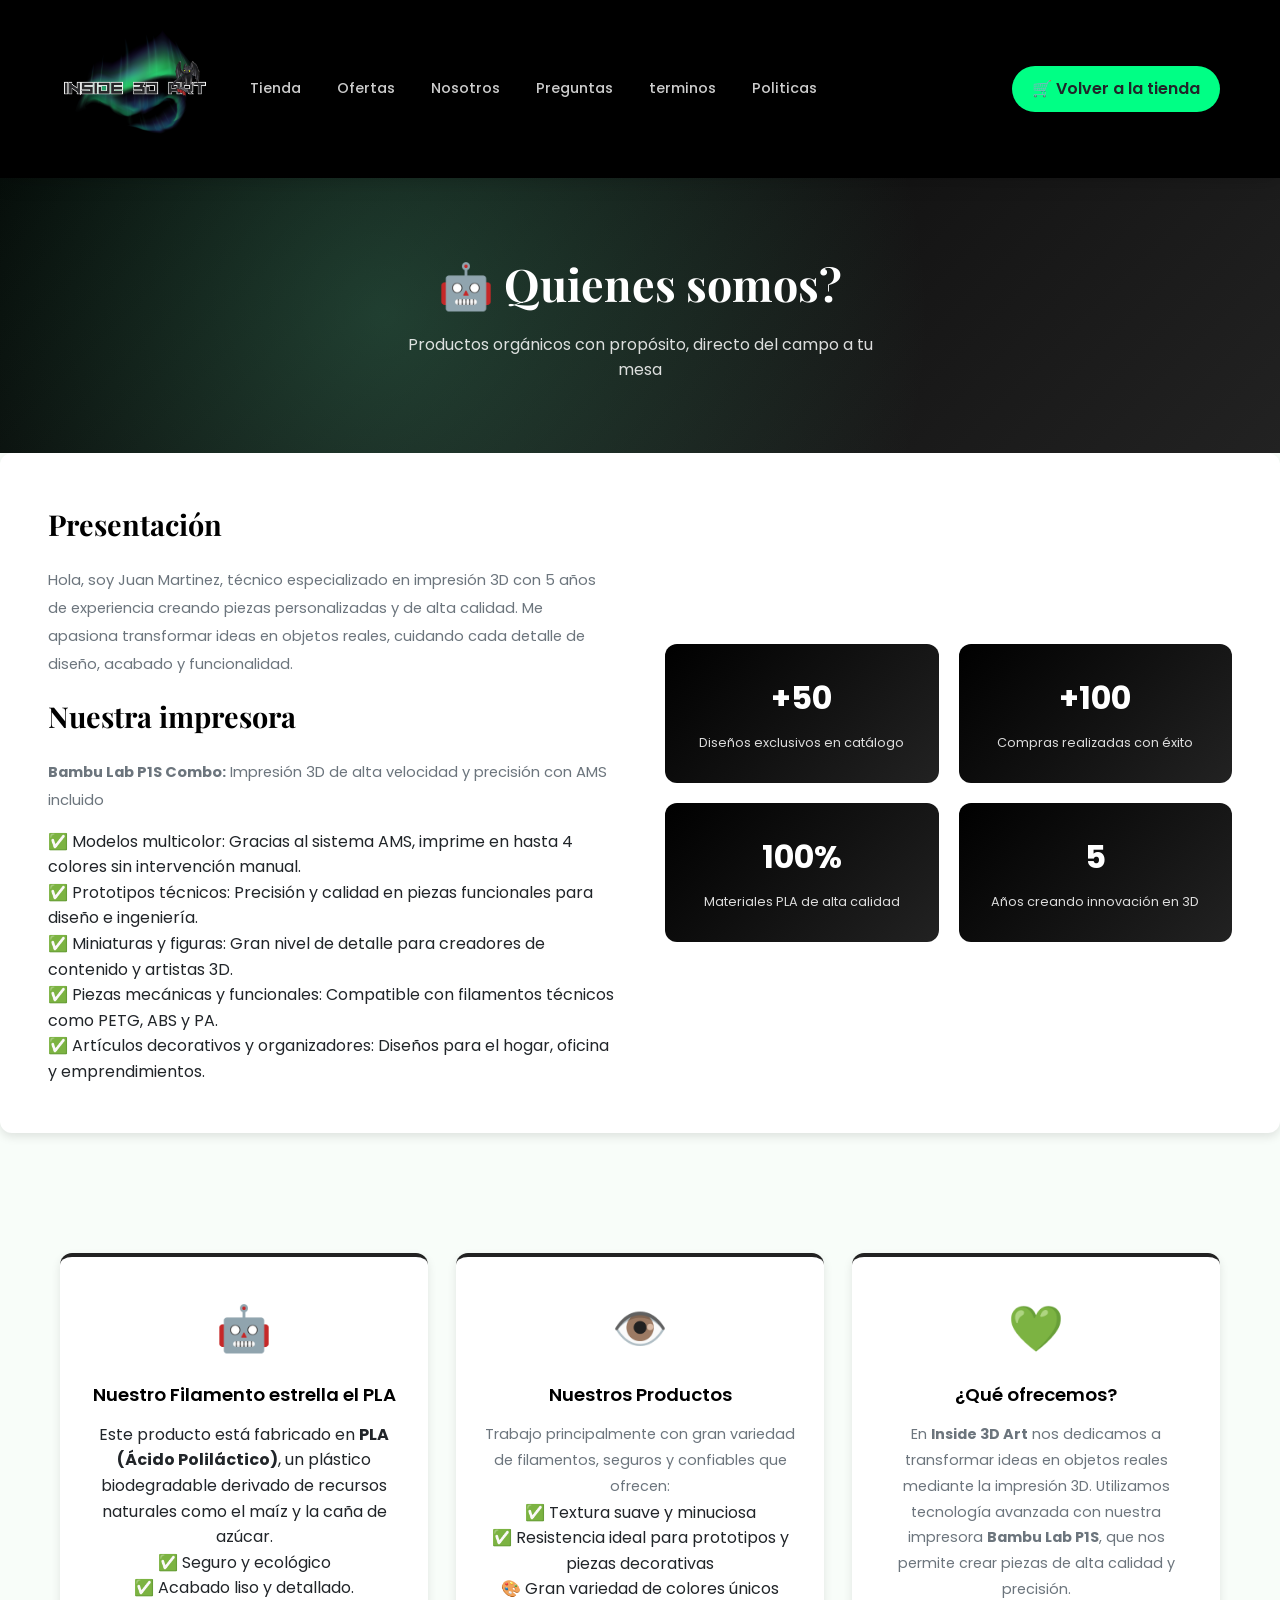
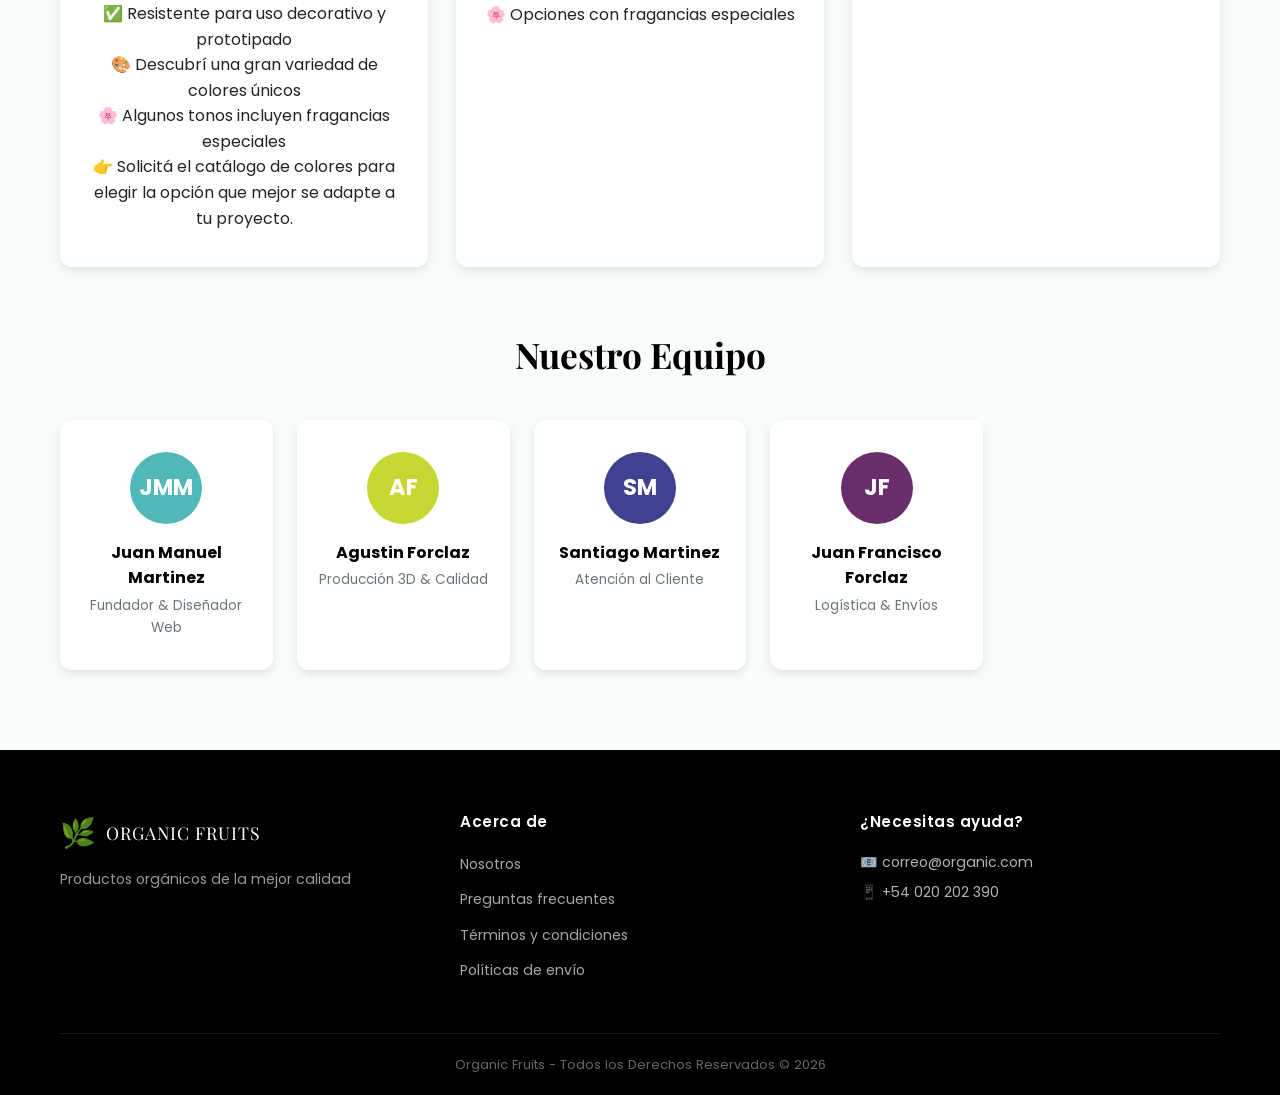
==== pages/nosotros.html @ 380c5cb6 "Primer commit: subo proyecto inicial" ====
<!DOCTYPE html>
<html lang="es">

<head>
  <meta charset="UTF-8">
  <meta name="viewport" content="width=device-width, initial-scale=1.0">
  <title>Inside 3D Art - Sobre Nosotros</title>
  <link rel="stylesheet" href="../css/styles.css">
  <link rel="stylesheet" href="../css/pages.css">
  <link rel="preconnect" href="https://fonts.googleapis.com">
  <link
    href="https://fonts.googleapis.com/css2?family=Poppins:wght@300;400;500;600;700&family=Playfair+Display:wght@700&display=swap"
    rel="stylesheet">
</head>

<body>
  <header class="header">
    <div class="container">
      <div class="header-content">
        <span class="logo-icon"><a href="../index.html"><img src="../img/logo-Inside.png" class="img-fluid logo"
              alt="Logo Inside 3D Art"></a></span>
        <nav class="nav">
          <a href="../index.html#productos" class="nav-link">Tienda</a>
          <a href="../index.html#ofertas" class="nav-link">Ofertas</a>
          <a href="./nosotros.html" class="nav-link">Nosotros</a>
          <a href="./preguntas.html" class="nav-link">Preguntas</a>
          <a href="./terminos.html" class="nav-link">terminos</a>
          <a href="./politicas.html" class="nav-link">Politicas</a>
        </nav>
        <div class="header-right">
          <a href="../index.html" class="cart-btn">🛒 Volver a la tienda</a>
        </div>
      </div>
    </div>
  </header>

  <section class="page-hero">
    <div class="page-hero-content">
      <h1>🤖 Quienes somos?</h1>
      <p>Productos orgánicos con propósito, directo del campo a tu mesa</p>
    </div>
  </section>
  <div class="about-story">
    <div class="story-text">
      <h2>Presentación</h2>
      <p>Hola, soy Juan Martinez, técnico especializado en impresión 3D con 5 años de experiencia creando
        piezas personalizadas y de alta calidad. Me apasiona transformar ideas en objetos
        reales, cuidando cada detalle de diseño, acabado y funcionalidad.</p>
      <div class="about-text">
        <h2 class="about-title">Nuestra impresora</h5>
          <p>
            <strong>Bambu Lab P1S Combo:</strong> Impresión 3D de alta velocidad y precisión con AMS
            incluido
          </p>
          <ul>
            <li>✅ Modelos multicolor: Gracias al sistema AMS, imprime en hasta 4 colores sin
              intervención manual.</li>
            <li>✅ Prototipos técnicos: Precisión y calidad en piezas funcionales para diseño e
              ingeniería.</li>
            <li>✅ Miniaturas y figuras: Gran nivel de detalle para creadores de contenido y artistas
              3D.</li>
            <li>✅ Piezas mecánicas y funcionales: Compatible con filamentos técnicos como PETG, ABS
              y PA.</li>
            <li>✅ Artículos decorativos y organizadores: Diseños para el hogar, oficina y
              emprendimientos.</li>
          </ul>
      </div>
    </div>
    <div class="story-stats">
      <div class="stat-item">
        <span class="stat-number">+50</span>
        <span class="stat-label">Diseños exclusivos en catálogo</span>
      </div>
      <div class="stat-item">
        <span class="stat-number">+100</span>
        <span class="stat-label">Compras realizadas con éxito</span>
      </div>
      <div class="stat-item">
        <span class="stat-number">100%</span>
        <span class="stat-label">Materiales PLA de alta calidad</span>
      </div>
      <div class="stat-item">
        <span class="stat-number">5</span>
        <span class="stat-label">Años creando innovación en 3D</span>
      </div>
    </div>
  </div>

  <main class="page-main">
    <div class="container">
      <div class="about-grid">
        <div class="about-card">
          <div class="about-icon">🤖​​</div>
          <h3>Nuestro Filamento estrella el PLA</h3>
          <ul>
            <li>Este producto está fabricado en <strong>PLA (Ácido Poliláctico)</strong>, un
              plástico biodegradable derivado de recursos naturales como el maíz y la caña de
              azúcar.
            </li>
            <li>✅ Seguro y ecológico</li>
            <li>✅ Acabado liso y detallado.</li>
            <li>✅ Resistente para uso decorativo y prototipado</li>
            <li>🎨 Descubrí una gran variedad de colores únicos</li>
            <li>🌸 Algunos tonos incluyen fragancias especiales</li>
            <li>👉 Solicitá el catálogo de colores para elegir la opción que mejor se adapte a tu
              proyecto.</li>
          </ul>
        </div>
        <div class="about-card">
          <div class="about-icon">👁️</div>
          <h3>Nuestros Productos </h3>
          <p>Trabajo principalmente con gran variedad de filamentos, seguros y confiables que ofrecen:
          </p>
          <ul>
            <li>✅ Textura suave y minuciosa</li>
            <li>✅ Resistencia ideal para prototipos y piezas decorativas</li>
            <li>🎨 Gran variedad de colores únicos</li>
            <li>🌸 Opciones con fragancias especiales</li>
          </ul>

        </div>
        <div class="about-card">
          <div class="about-icon">💚</div>
          <h3>¿Qué ofrecemos?</h3>
          <p> En <strong>Inside 3D Art</strong> nos dedicamos a transformar ideas en
            objetos reales
            mediante la impresión 3D. Utilizamos tecnología avanzada con nuestra
            impresora <strong>Bambu Lab P1S</strong>, que nos permite crear piezas de alta calidad
            y precisión.</p>
        </div>
      </div>

      <div class="team-section">
        <h2 class="section-title">Nuestro Equipo</h2>
        <div class="team-grid">
          <div class="team-card">
            <div class="team-avatar" style="background:#52b7b7">JMM</div>
            <h4>Juan Manuel Martinez</h4>
            <p>Fundador & Diseñador Web</p>
          </div>
          <div class="team-card">
            <div class="team-avatar" style="background:#c6d633">AF</div>
            <h4>Agustin Forclaz</h4>
            <p>Producción 3D & Calidad</p>
          </div>
          <div class="team-card">
            <div class="team-avatar" style="background:#404191">SM</div>
            <h4>Santiago Martinez</h4>
            <p>Atención al Cliente</p>
          </div>
          <div class="team-card">
            <div class="team-avatar" style="background:#682d6a">JF</div>
            <h4>Juan Francisco Forclaz</h4>
            <p>Logística & Envíos</p>
          </div>
        </div>
      </div>

    </div>
  </main>
  <footer class="footer">
    <div class="container">
      <div class="footer-content">
        <div class="footer-section">
          <div class="footer-logo"><span class="logo-icon">🌿</span><span class="logo-text">ORGANIC FRUITS</span></div>
          <p class="footer-text">Productos orgánicos de la mejor calidad</p>
        </div>
        <div class="footer-section">
          <h4 class="footer-title">Acerca de</h4>
          <ul class="footer-links">
            <li><a href="nosotros.html">Nosotros</a></li>
            <li><a href="preguntas.html">Preguntas frecuentes</a></li>
            <li><a href="terminos.html">Términos y condiciones</a></li>
            <li><a href="politicas.html">Políticas de envío</a></li>
          </ul>
        </div>
        <div class="footer-section">
          <h4 class="footer-title">¿Necesitas ayuda?</h4>
          <p class="footer-contact">📧 correo@organic.com</p>
          <p class="footer-contact">📱 +54 020 202 390</p>
        </div>
      </div>
      <div class="footer-bottom">
        <p>Organic Fruits - Todos los Derechos Reservados © 2026</p>
      </div>
    </div>
  </footer>
</body>

</html>
---- css/styles.css ----
/* ============================================================
   VARIABLES Y RESET
   ============================================================ */
:root {
  --primary:#222;
  --primary-light: #00FF85;
  --primary-dark: #000000;
  --secondary: #52b788;
  --accent: #00FF85;
  --accent-dark: #000000;
  --bg: #f8fdf9;
  --bg-card: #ffffff;
  --text: #212529;
  --text-muted: #6c757d;
  --border: #d8f3dc;
  --shadow: 0 4px 10px #0000001a;
  --shadow-hover: 0 8px 30px rgba(45, 106, 79, 0.2);
  --radius: 12px;
  --radius-sm: 8px;
  --transition: all 0.3s ease;
}

*, *::before, *::after { box-sizing: border-box; margin: 0; padding: 0; }

html { scroll-behavior: smooth; }

body {
  font-family: 'Poppins', sans-serif;
  background: var(--bg);
  color: var(--text);
  line-height: 1.6;
  overflow-x: hidden;
}
.logo {
  max-height: 150px;
}

.container { max-width: 1200px; margin: 0 auto; padding: 0 20px; }

img { max-width: 100%; display: block; }

a { text-decoration: none; color: inherit; }

ul { list-style: none; }

/* ============================================================
   MODALES
   ============================================================ */
.modal-overlay {
  position: fixed;
  inset: 0;
  background: rgba(27, 67, 50, 0.7);
  display: flex;
  align-items: center;
  justify-content: center;
  z-index: 1000;
  opacity: 0;
  pointer-events: none;
  transition: opacity 0.3s ease;
  backdrop-filter: blur(4px);
}

.modal-overlay.active { opacity: 1; pointer-events: all; }

.modal-box {
  background: var(--bg-card);
  border-radius: 20px;
  padding: 40px;
  width: 90%;
  max-width: 480px;
  text-align: center;
  box-shadow: 0 20px 60px rgba(0,0,0,0.25);
  transform: translateY(-20px);
  transition: transform 0.3s ease;
  max-height: 90vh;
  overflow-y: auto;
}

.modal-overlay.active .modal-box { transform: translateY(0); }

.modal-box--small { max-width: 380px; }
.modal-box--checkout { max-width: 520px; text-align: left; }

.modal-logo { font-size: 3rem; margin-bottom: 16px;   
  display: flex;
  justify-content: center; 
  align-items: center;     
  margin: 0;               
}
.logo {
  max-width: 100%; 
  height: auto;
  background-color: #000000;   
}
.modal-title {
  font-family: 'Playfair Display', serif;
  font-size: 1.6rem;
  color: var(--primary-dark);
  margin-bottom: 8px;
}

.modal-subtitle { color: var(--text-muted); margin-bottom: 24px; font-size: 0.95rem; }

.modal-input {
  width: 100%;
  padding: 14px 18px;
  border: 2px solid var(--border);
  border-radius: var(--radius-sm);
  font-family: 'Poppins', sans-serif;
  font-size: 1rem;
  outline: none;
  transition: var(--transition);
  margin-bottom: 8px;
}

.modal-input:focus { border-color: var(--primary-light); box-shadow: 0 0 0 3px rgba(82,183,136,0.2); }

.modal-error {
  color: #e63946;
  font-size: 0.85rem;
  display: none;
  margin-bottom: 12px;
}

.modal-btn {
  background: var(--primary);
  color: #fff;
  border: none;
  padding: 14px 32px;
  border-radius: 50px;
  font-family: 'Poppins', sans-serif;
  font-weight: 600;
  font-size: 0.9rem;
  cursor: pointer;
  letter-spacing: 0.5px;
  transition: var(--transition);
  margin-top: 12px;
  width: 100%;
}

.modal-btn:hover { background: var(--primary-light); transform: translateY(-2px); }

.modal-btn--secondary {
  background: transparent;
  color: var(--primary);
  border: 2px solid var(--primary);
  margin-right: 8px;
}

.modal-btn--secondary:hover { background: var(--bg); }
.modal-btn--danger { background: #e63946; }
.modal-btn--danger:hover { background: #c1121f; }

.modal-actions { display: flex; gap: 12px; margin-top: 8px; }
.modal-actions .modal-btn { width: auto; flex: 1; }

.discount-modal-info { text-align: left; background: var(--bg); padding: 20px; border-radius: var(--radius-sm); margin: 16px 0; }
.discount-list { margin-top: 12px; }
.discount-list li { padding: 6px 0; color: var(--primary-dark); font-size: 0.9rem; }

/* Checkout modal */
.checkout-body { padding: 8px 0; }
.checkout-pedido { font-size: 1.1rem; margin-bottom: 4px; }
.checkout-fecha, .checkout-cliente { color: var(--text-muted); font-size: 0.9rem; margin-bottom: 4px; }
.checkout-items { border-top: 1px solid var(--border); margin: 16px 0; padding-top: 12px; }
.checkout-item { display: flex; justify-content: space-between; padding: 6px 0; font-size: 0.9rem; border-bottom: 1px dashed var(--border); }
.checkout-totales { margin-top: 12px; }
.checkout-row { display: flex; justify-content: space-between; padding: 5px 0; font-size: 0.9rem; }
.checkout-row.descuento { color: var(--accent-dark); }
.checkout-row.total-final { font-weight: 700; font-size: 1.1rem; color: var(--primary-dark); border-top: 2px solid var(--primary); padding-top: 10px; margin-top: 6px; }
.checkout-msg { margin-top: 16px; color: var(--primary); font-weight: 500; font-size: 0.9rem; text-align: center; }

/* ============================================================
   HEADER
   ============================================================ */
.header {
  background: var(--primary-dark);
  position: sticky;
  top: 0;
  z-index: 100;
  box-shadow: 0 2px 20px rgba(0,0,0,0.2);
}

.header-content {
  display: flex;
  align-items: center;
  gap: 24px;
  padding: 14px 0;
  flex-wrap: wrap;
}

.logo { display: flex; align-items: center; gap: 10px; }

.logo-icon { font-size: 1.8rem; }

.logo-text {
  font-family: 'Playfair Display', serif;
  font-size: 1.3rem;
  color: #fff;
  letter-spacing: 1px;
}

.nav { display: flex; gap: 4px; }

.nav-link {
  color: rgba(255,255,255,0.8);
  padding: 8px 16px;
  border-radius: 50px;
  font-size: 0.9rem;
  font-weight: 500;
  transition: var(--transition);
}

.nav-link:hover, .nav-link.active {
  background: rgba(255,255,255,0.15);
  color: #fff;
}

.search-bar {
  display: flex;
  background: rgba(255,255,255,0.1);
  border-radius: 50px;
  overflow: hidden;
  flex: 1;
  max-width: 300px;
  border: 1px solid rgba(255,255,255,0.2);
}

.search-input {
  background: transparent;
  border: none;
  padding: 10px 18px;
  color: #fff;
  font-family: 'Poppins', sans-serif;
  font-size: 0.9rem;
  width: 100%;
  outline: none;
}

.search-input::placeholder { color: rgba(255,255,255,0.6); }

.search-btn {
  background: var(--secondary);
  border: none;
  padding: 10px 16px;
  cursor: pointer;
  font-size: 1rem;
  transition: var(--transition);
}

.search-btn:hover { background: var(--primary-light); }

.header-right { display: flex; align-items: center; gap: 16px; margin-left: auto; }

.user-greeting { color: rgba(255,255,255,0.9); font-size: 0.85rem; font-weight: 500; }

.cart-btn {
  background: var(--accent);
  border: none;
  border-radius: 50px;
  padding: 10px 20px;
  cursor: pointer;
  display: flex;
  align-items: center;
  gap: 8px;
  transition: var(--transition);
  font-weight: 600;
}

.cart-btn:hover { background: var(--accent-dark); transform: scale(1.05); }

.cart-count {
  background: var(--primary-dark);
  color: #fff;
  border-radius: 50%;
  width: 22px;
  height: 22px;
  display: flex;
  align-items: center;
  justify-content: center;
  font-size: 0.75rem;
  font-weight: 700;
}

/* ============================================================
   HERO
   ============================================================ */
.hero {
  background: linear-gradient(135deg, var(--primary-dark) 0%, var(--primary) 50%, var(--primary-light) 100%);
  min-height: 420px;
  display: flex;
  align-items: center;
  justify-content: center;
  text-align: center;
  position: relative;
  overflow: hidden;
  --parallax-y: 0px;
}

.hero::before {
  content: '';
  position: absolute;
  inset: -15%;
  background: url('../images/banner_1_.jpg') center/cover no-repeat;
  opacity: 0.45;
  transform: translate3d(0, var(--parallax-y), 0);
  will-change: transform;
  transition: transform 0.05s linear;
}

.hero-content { position: relative; z-index: 1; padding: 60px 20px; }

.hero-title {
  font-family: 'Playfair Display', serif;
  font-size: clamp(2rem, 5vw, 3.5rem);
  color: #fff;
  margin-bottom: 16px;
  text-shadow: 0 2px 20px rgba(0,0,0,0.3);
}

.hero-subtitle {
  color: rgba(255,255,255,0.9);
  font-size: clamp(1rem, 2vw, 1.3rem);
  font-weight: 300;
}

/* ============================================================
   BANNER DESCUENTO
   ============================================================ */
.discount-banner {
  background: linear-gradient(135deg, var(--accent) 0%, var(--accent-dark) 100%);
  padding: 40px 0;
}

.discount-content {
  display: flex;
  align-items: center;
  gap: 40px;
  flex-wrap: wrap;
}

.discount-badge {
  background: rgba(255,255,255,0.2);
  border-radius: 50%;
  width: 130px;
  height: 130px;
  display: flex;
  flex-direction: column;
  align-items: center;
  justify-content: center;
  border: 3px solid rgba(255,255,255,0.5);
  flex-shrink: 0;
}

.discount-percent { font-size: 2.5rem; font-weight: 700; color: #fff; line-height: 1; }
.discount-text { font-size: 0.65rem; color: rgba(255,255,255,0.9); text-align: center; font-weight: 600; letter-spacing: 0.5px; }

.discount-info h2 { color: #fff; font-size: 1.8rem; margin-bottom: 8px; }
.discount-info p { color: rgba(255,255,255,0.9); margin-bottom: 16px; }

.discount-btn {
  background: #fff;
  color: var(--accent-dark);
  border: none;
  padding: 12px 28px;
  border-radius: 50px;
  font-weight: 700;
  font-family: 'Poppins', sans-serif;
  cursor: pointer;
  transition: var(--transition);
  font-size: 0.9rem;
}

.discount-btn:hover { transform: translateY(-2px); box-shadow: 0 6px 20px rgba(0,0,0,0.2); }

/* ============================================================
   SECCIÓN PRODUCTOS
   ============================================================ */
.main { padding: 60px 0; }

.section-title {
  font-family: 'Playfair Display', serif;
  font-size: clamp(1.6rem, 3vw, 2.2rem);
  color: var(--primary-dark);
  text-align: center;
  margin-bottom: 8px;
}

.section-subtitle {
  text-align: center;
  color: var(--text-muted);
  margin-bottom: 40px;
  font-size: 1rem;
}

.section-title--light { color: #fff; }

/* Filtros */
.filter-bar {
  display: flex;
  gap: 10px;
  justify-content: center;
  flex-wrap: wrap;
  margin-bottom: 40px;
}

.filter-btn {
  background: var(--bg-card);
  border: 2px solid var(--border);
  color: var(--text-muted);
  padding: 10px 24px;
  border-radius: 50px;
  font-family: 'Poppins', sans-serif;
  font-size: 0.9rem;
  font-weight: 500;
  cursor: pointer;
  transition: var(--transition);
}

.filter-btn:hover { border-color: var(--primary-light); color: var(--primary-light); }

.filter-btn.active {
  background: var(--primary);
  border-color: var(--primary);
  color: #fff;
}

/* Grid de productos */
.products-grid {
  display: grid;
  grid-template-columns: repeat(auto-fill, minmax(240px, 1fr));
  gap: 24px;
}

/* Tarjeta de producto */
.product-card {
  background: var(--bg-card);
  border-radius: var(--radius);
  overflow: hidden;
  box-shadow: var(--shadow);
  transition: var(--transition);
  position: relative;
  display: flex;
  flex-direction: column;
}

.product-card:hover { transform: translateY(-6px); box-shadow: var(--shadow-hover); }

.product-badge {
  position: absolute;
  top: 12px;
  left: 12px;
  background: var(--accent);
  color: #000000;
  padding: 4px 12px;
  border-radius: 50px;
  font-size: 0.75rem;
  font-weight: 600;
  z-index: 1;
}

.product-img-wrapper {
  height: 210px;
  overflow: hidden;
  background: #f0f9f4;
  display: flex;
  align-items: center;
  justify-content: center;
}

.product-img {
  width: 100%;
  height: 100%;
  object-fit: cover;
  transition: transform 0.4s ease;
}

.product-card:hover .product-img { transform: scale(1.08); }

.product-info { padding: 18px; flex: 1; display: flex; flex-direction: column; }

.product-name { font-weight: 600; font-size: 1rem; color: var(--primary-dark); margin-bottom: 4px; }

.product-desc { color: var(--text-muted); font-size: 0.82rem; margin-bottom: 8px; flex: 1; }

.estrellas { color: #f4a261; font-size: 0.9rem; display: block; margin-bottom: 12px; }

.product-footer { display: flex; align-items: center; justify-content: space-between; }

.product-price-wrap { display: flex; align-items: baseline; gap: 4px; }
.product-price { font-size: 1.2rem; font-weight: 700; color: var(--primary); }
.product-unit { font-size: 0.78rem; color: var(--text-muted); }

.btn-agregar {
  background: var(--primary);
  color: #fff;
  border: none;
  padding: 9px 18px;
  border-radius: 50px;
  font-family: 'Poppins', sans-serif;
  font-size: 0.85rem;
  font-weight: 600;
  cursor: pointer;
  transition: var(--transition);
}

.btn-agregar:hover { background: var(--primary-light); transform: scale(1.05); }

/* Sin resultados */
.no-resultados {
  grid-column: 1 / -1;
  text-align: center;
  padding: 60px;
  color: var(--text-muted);
}

.no-resultados span { font-size: 3rem; display: block; margin-bottom: 12px; }

/* ============================================================
   SECCIÓN OFERTAS (FakeStore API)
   ============================================================ */
.ofertas-section {
  padding: 60px 0;
  background: var(--bg-card);
  position: relative;
}

.ofertas-section::before {
  content: '';
  position: absolute;
  inset: 0;
  background: url('../images/discount-banner.jpg') center/cover no-repeat;
  opacity: 0.45;
  pointer-events: none;
}

.ofertas-section .container { position: relative; z-index: 1; }

.ofertas-grid {
  display: grid;
  grid-template-columns: repeat(auto-fill, minmax(240px, 1fr));
  gap: 24px;
  margin-top: 40px;
}

.oferta-card {
  background: var(--bg);
  border-radius: var(--radius);
  overflow: hidden;
  box-shadow: var(--shadow);
  transition: var(--transition);
  position: relative;
  display: flex;
  flex-direction: column;
}

.oferta-card:hover { transform: translateY(-5px); box-shadow: var(--shadow-hover); }

.oferta-badge {
  position: absolute;
  top: 12px;
  right: 12px;
  background: #e63946;
  color: #fff;
  padding: 4px 10px;
  border-radius: 50px;
  font-size: 0.8rem;
  font-weight: 700;
}

.oferta-img {
  height: 200px;
  object-fit: cover;
  background: #f0f9f4;
  width: 100%;
}

.oferta-info { padding: 16px; flex: 1; }

.oferta-categoria {
  display: inline-block;
  background: var(--border);
  color: var(--primary-dark);
  padding: 3px 10px;
  border-radius: 50px;
  font-size: 0.72rem;
  font-weight: 600;
  text-transform: capitalize;
  margin-bottom: 8px;
}

.oferta-nombre { font-size: 0.9rem; font-weight: 600; color: var(--text); margin-bottom: 8px; line-height: 1.4; }

.oferta-precios { display: flex; gap: 10px; align-items: center; margin-top: 10px; }
.precio-original { font-size: 0.85rem; color: var(--text-muted); text-decoration: line-through; }
.precio-oferta { font-size: 1.1rem; font-weight: 700; color: var(--primary); }

.loading-spinner { grid-column: 1/-1; text-align: center; padding: 40px; color: var(--text-muted); font-size: 1rem; }
.api-error { grid-column: 1/-1; text-align: center; padding: 30px; color: #e63946; }

/* ============================================================
   SECCIÓN TESTIMONIOS (JSONPlaceholder)
   ============================================================ */
.testimonios-section {
  padding: 70px 0;
  background: linear-gradient(135deg, var(--primary-dark) 0%, var(--primary) 100%);
}

.testimonios-grid {
  display: grid;
  grid-template-columns: repeat(auto-fill, minmax(240px, 1fr));
  gap: 24px;
  margin-top: 40px;
}

.testimonio-card {
  background: rgba(255,255,255,0.1);
  backdrop-filter: blur(10px);
  border: 1px solid rgba(255,255,255,0.2);
  border-radius: var(--radius);
  padding: 28px;
  text-align: center;
  transition: var(--transition);
}

.testimonio-card:hover { background: rgba(255,255,255,0.18); transform: translateY(-4px); }

.testimonio-avatar {
  width: 60px;
  height: 60px;
  border-radius: 50%;
  display: flex;
  align-items: center;
  justify-content: center;
  color: #fff;
  font-weight: 700;
  font-size: 1.2rem;
  margin: 0 auto 12px;
}

.testimonio-estrellas { color: var(--accent); font-size: 1rem; margin-bottom: 12px; }

.testimonio-texto { color: rgba(255,255,255,0.9); font-size: 0.88rem; line-height: 1.7; font-style: italic; margin-bottom: 16px; }

.testimonio-autor strong { color: #fff; display: block; font-size: 0.9rem; }
.testimonio-autor span { color: rgba(255,255,255,0.6); font-size: 0.8rem; }

/* ============================================================
   CARRITO LATERAL
   ============================================================ */
.cart-sidebar {
  position: fixed;
  right: -420px;
  top: 0;
  height: 100vh;
  width: 400px;
  background: var(--bg-card);
  z-index: 200;
  display: flex;
  flex-direction: column;
  box-shadow: -8px 0 40px rgba(0,0,0,0.2);
  transition: right 0.35s cubic-bezier(0.4, 0, 0.2, 1);
}

.cart-sidebar.open { right: 0; }

.cart-header {
  background: var(--primary-dark);
  color: #fff;
  padding: 20px 24px;
  display: flex;
  align-items: center;
  justify-content: space-between;
  flex-shrink: 0;
}

.cart-title { font-size: 1.1rem; font-weight: 600; display: flex; align-items: center; gap: 8px; }
.cart-icon-title { font-size: 1.3rem; }
.cart-username { font-size: 0.8rem; font-weight: 400; color: rgba(255,255,255,0.7); }

.cart-close {
  background: rgba(255,255,255,0.15);
  border: none;
  color: #fff;
  width: 32px;
  height: 32px;
  border-radius: 50%;
  cursor: pointer;
  font-size: 1rem;
  transition: var(--transition);
}

.cart-close:hover { background: rgba(255,255,255,0.3); }

.cart-notification {
  background: var(--secondary);
  color: #fff;
  padding: 10px 20px;
  font-size: 0.85rem;
  font-weight: 500;
  text-align: center;
  min-height: 0;
  max-height: 0;
  overflow: hidden;
  transition: max-height 0.3s ease, padding 0.3s ease;
}

.cart-items {
  flex: 1;
  overflow-y: auto;
  padding: 16px;
}

/* Item del carrito */
.cart-item {
  display: flex;
  gap: 12px;
  padding: 14px;
  border-radius: var(--radius-sm);
  background: var(--bg);
  margin-bottom: 10px;
  align-items: flex-start;
}

.cart-item-img {
  width: 60px;
  height: 60px;
  object-fit: contain;
  border-radius: 8px;
  background: #fff;
  padding: 4px;
  flex-shrink: 0;
}

.cart-item-info { flex: 1; }
.cart-item-name { font-weight: 600; font-size: 0.9rem; color: var(--primary-dark); margin-bottom: 2px; }
.cart-item-price { color: var(--text-muted); font-size: 0.8rem; margin-bottom: 8px; }

.cart-item-controls { display: flex; align-items: center; gap: 8px; }

.qty-btn {
  background: var(--primary);
  color: #fff;
  border: none;
  width: 26px;
  height: 26px;
  border-radius: 50%;
  cursor: pointer;
  font-size: 1rem;
  line-height: 1;
  transition: var(--transition);
}

.qty-btn:hover { background: var(--primary-light); }
.qty-value { font-weight: 700; font-size: 0.9rem; min-width: 20px; text-align: center; }

.cart-item-right { display: flex; flex-direction: column; align-items: flex-end; gap: 8px; flex-shrink: 0; }

.cart-item-total { font-weight: 700; color: var(--primary); font-size: 0.9rem; }

.cart-item-delete {
  background: none;
  border: none;
  cursor: pointer;
  font-size: 1rem;
  opacity: 0.6;
  transition: var(--transition);
}

.cart-item-delete:hover { opacity: 1; transform: scale(1.2); }

/* Carrito vacío */
.cart-empty { text-align: center; padding: 50px 20px; color: var(--text-muted); }
.cart-empty-icon { font-size: 3rem; display: block; margin-bottom: 12px; }

/* Resumen del carrito */
.cart-summary {
  padding: 16px 20px;
  border-top: 1px solid var(--border);
  flex-shrink: 0;
}

.summary-row {
  display: flex;
  justify-content: space-between;
  padding: 5px 0;
  font-size: 0.9rem;
  color: var(--text-muted);
}

.summary-row.total { font-weight: 700; font-size: 1.1rem; color: var(--primary-dark); padding-top: 10px; border-top: 2px solid var(--border); margin-top: 8px; }

.discount-amount { color: var(--accent-dark); font-weight: 600; }

/* Barra de progreso descuento */
.discount-progress-container { margin: 12px 0; display: none; }
.discount-progress-label { font-size: 0.8rem; color: var(--primary); margin-bottom: 6px; font-weight: 500; }
.discount-progress-bar { background: var(--border); border-radius: 50px; height: 8px; overflow: hidden; }
.discount-progress-fill { background: var(--secondary); height: 100%; border-radius: 50px; transition: width 0.5s ease; }

/* Botones de acción del carrito */
.cart-actions { padding: 16px 20px; display: flex; gap: 10px; flex-shrink: 0; }

.btn {
  flex: 1;
  padding: 13px;
  border: none;
  border-radius: 50px;
  font-family: 'Poppins', sans-serif;
  font-size: 0.85rem;
  font-weight: 700;
  cursor: pointer;
  transition: var(--transition);
  letter-spacing: 0.3px;
}

.btn-primary { background: var(--primary); color: #fff; }
.btn-primary:hover { background: var(--primary-light); }
.btn-secondary { background: transparent; color: var(--primary); border: 2px solid var(--primary); }
.btn-secondary:hover { background: var(--bg); }

/* ============================================================
   OVERLAY
   ============================================================ */
.overlay {
  position: fixed;
  inset: 0;
  background: rgba(27, 67, 50, 0.5);
  z-index: 99;
  opacity: 0;
  pointer-events: none;
  transition: opacity 0.3s;
}

.overlay.active { opacity: 1; pointer-events: all; }

/* ============================================================
   FOOTER
   ============================================================ */
.footer {
  background: var(--primary-dark);
  color: rgba(255,255,255,0.85);
  padding: 60px 0 0;
}

.footer-content {
  display: grid;
  grid-template-columns: repeat(auto-fit, minmax(180px, 1fr));
  gap: 40px;
  padding-bottom: 40px;
}

.footer-logo { display: flex; align-items: center; gap: 10px; margin-bottom: 12px; }
.footer-logo .logo-text { color: #fff; font-size: 1.1rem; }

.footer-text { color: rgba(255,255,255,0.6); font-size: 0.88rem; }

.footer-title { color: #fff; font-size: 0.95rem; font-weight: 600; margin-bottom: 16px; letter-spacing: 0.5px; }

.footer-links li { margin-bottom: 10px; }
.footer-links a { color: rgba(255,255,255,0.65); font-size: 0.88rem; transition: var(--transition); }
.footer-links a:hover { color: var(--secondary); padding-left: 4px; }

.social-links { display: flex; gap: 12px; }
.social-link {
  font-size: 1.4rem;
  background: rgba(255,255,255,0.1);
  width: 42px;
  height: 42px;
  border-radius: 50%;
  display: flex;
  align-items: center;
  justify-content: center;
  transition: var(--transition);
}

.social-link:hover { background: var(--secondary); transform: translateY(-3px); }


.footer-contact { color: rgba(255,255,255,0.7); font-size: 0.88rem; margin-bottom: 8px; }

.footer-bottom {
  border-top: 1px solid rgba(255,255,255,0.1);
  text-align: center;
  padding: 20px 0;
  color: rgba(255,255,255,0.4);
  font-size: 0.82rem;
}

/* ============================================================
   SWEETALERT2 CUSTOM
   ============================================================ */
.swal-toast-custom { font-family: 'Poppins', sans-serif !important; }

/* ============================================================
   HAMBURGER BUTTON (creado dinámicamente por JS)
   ============================================================ */
.hamburger-btn {
  display: none;
  flex-direction: column;
  justify-content: center;
  gap: 5px;
  background: transparent;
  border: none;
  cursor: pointer;
  padding: 8px;
  border-radius: 8px;
  transition: var(--transition);
  order: -1;
}

.hamburger-btn span {
  display: block;
  width: 24px;
  height: 2px;
  background: #fff;
  border-radius: 2px;
  transition: var(--transition);
  transform-origin: center;
}

.hamburger-btn--open span:nth-child(1) { transform: translateY(7px) rotate(45deg); }
.hamburger-btn--open span:nth-child(2) { opacity: 0; transform: scaleX(0); }
.hamburger-btn--open span:nth-child(3) { transform: translateY(-7px) rotate(-45deg); }

/* ============================================================
   RESPONSIVE — DESKTOP GRANDE (>1200px)
   ============================================================ */
@media (min-width: 1200px) {
  .products-grid { grid-template-columns: repeat(4, 1fr); }
  .ofertas-grid { grid-template-columns: repeat(4, 1fr); }
  .testimonios-grid { grid-template-columns: repeat(4, 1fr); }
}

/* ============================================================
   RESPONSIVE — TABLET (769px – 1024px)
   ============================================================ */
@media (max-width: 1024px) and (min-width: 769px) {
  .products-grid { grid-template-columns: repeat(3, 1fr); gap: 18px; }
  .ofertas-grid { grid-template-columns: repeat(2, 1fr); }
  .testimonios-grid { grid-template-columns: repeat(2, 1fr); }
  .search-bar { max-width: 220px; }
  .nav-link { padding: 8px 10px; font-size: 0.82rem; }
}

/* ============================================================
   RESPONSIVE — MÓVIL (<=768px)
   ============================================================ */
@media (max-width: 768px) {
  /* Header */
  .header-content {
    gap: 8px;
    padding: 12px 0;
    flex-wrap: nowrap;
    position: relative;
  }

  .hamburger-btn { display: flex; }

  /* Nav móvil: se oculta y aparece como dropdown */
  .nav {
    display: none;
    position: absolute;
    top: 100%;
    left: 0;
    right: 0;
    background: var(--primary-dark);
    flex-direction: column;
    gap: 0;
    padding: 8px 0 16px;
    z-index: 50;
    box-shadow: 0 8px 20px rgba(0,0,0,0.3);
    border-top: 1px solid rgba(255,255,255,0.1);
  }

  .nav--open { display: flex; }

  .nav-link {
    padding: 12px 24px;
    border-radius: 0;
    border-bottom: 1px solid rgba(255,255,255,0.06);
    font-size: 0.95rem;
  }

  /* Búsqueda más pequeña */
  .search-bar { max-width: 160px; }
  .search-input { font-size: 0.82rem; padding: 8px 12px; }

  /* Saludo oculto en móvil */
  .user-greeting { display: none; }

  /* Cart button más compacto */
  .cart-btn { padding: 8px 14px; font-size: 0.85rem; }

  /* Cart sidebar full width en móvil */
  .cart-sidebar { width: 100%; right: -100%; }

  /* Hero */
  .hero { min-height: 260px; }
  .hero-content { padding: 40px 16px; }

  /* Banner descuento */
  .discount-content {
    flex-direction: column;
    align-items: center;
    text-align: center;
    gap: 20px;
  }
  .discount-badge { margin: 0 auto; width: 110px; height: 110px; }
  .discount-info h2 { font-size: 1.4rem; }

  /* Grids */
  .products-grid { grid-template-columns: repeat(2, 1fr); gap: 12px; }
  .ofertas-grid { grid-template-columns: repeat(2, 1fr); gap: 12px; }
  .testimonios-grid { grid-template-columns: 1fr; gap: 16px; }

  /* Tarjeta producto en móvil */
  .product-img-wrapper { height: 160px; }
  .product-info { padding: 12px; }
  .product-name { font-size: 0.88rem; }
  .product-desc { display: none; }
  .product-price { font-size: 1rem; }
  .btn-agregar { padding: 7px 12px; font-size: 0.78rem; }

  /* Footer */
  .footer-content { grid-template-columns: repeat(2, 1fr); gap: 24px; }

  /* Modal */
  .modal-box { padding: 28px 18px; }
  .modal-title { font-size: 1.3rem; }
}

/* ============================================================
   RESPONSIVE — MÓVIL PEQUEÑO (<=480px)
   ============================================================ */
@media (max-width: 480px) {
  /* Header */
  .search-bar { display: none; }
  .logo-text { font-size: 1rem; }

  /* Hero */
  .hero { min-height: 220px; }

  /* Grids */
  .products-grid { grid-template-columns: repeat(2, 1fr); gap: 10px; }
  .ofertas-grid { grid-template-columns: 1fr; }
  .testimonios-grid { grid-template-columns: 1fr; }

  /* Secciones */
  .main { padding: 40px 0; }
  .ofertas-section { padding: 40px 0; }
  .testimonios-section { padding: 50px 0; }

  /* Footer */
  .footer-content { grid-template-columns: 1fr; gap: 28px; }
  .footer { padding: 40px 0 0; }

  /* Carrito */
  .cart-actions { flex-direction: column; }
  .btn { width: 100%; }
}
---- css/pages.css ----
/* ============================================================
   ESTILOS EXCLUSIVOS PARA PÁGINAS INTERNAS
   ============================================================ */

/* Hero de página interna */
.page-hero {
  background: linear-gradient(135deg, var(--primary-dark) 0%, var(--primary) 100%);
  padding: 70px 20px;
  text-align: center;
  position: relative;
  overflow: hidden;
}

.page-hero::before {
  content: '';
  position: absolute;
  inset: 0;
  background: radial-gradient(circle at 30% 50%, rgba(82,183,136,0.3) 0%, transparent 60%);
}

.page-hero-content { position: relative; z-index: 1; }

.page-hero h1 {
  font-family: 'Playfair Display', serif;
  font-size: clamp(1.8rem, 4vw, 2.8rem);
  color: #fff;
  margin-bottom: 12px;
}

.page-hero p {
  color: rgba(255,255,255,0.85);
  font-size: 1rem;
  max-width: 500px;
  margin: 0 auto;
}

/* Contenido principal de páginas */
.page-main { padding: 60px 0 80px; }

/* ============================================================
   NOSOTROS
   ============================================================ */
.about-grid {
  display: grid;
  grid-template-columns: repeat(auto-fit, minmax(260px, 1fr));
  gap: 28px;
  margin-bottom: 60px;
}

.about-card {
  background: var(--bg-card);
  border-radius: var(--radius);
  padding: 36px 28px;
  text-align: center;
  box-shadow: var(--shadow);
  border-top: 4px solid var(--primary);
  transition: var(--transition);
}

.about-card:hover { transform: translateY(-6px); box-shadow: var(--shadow-hover); }

.about-icon { font-size: 2.8rem; margin-bottom: 16px; }

.about-card h3 {
  font-size: 1.15rem;
  color: var(--primary-dark);
  margin-bottom: 12px;
  font-weight: 600;
}

.about-card p { color: var(--text-muted); font-size: 0.9rem; line-height: 1.8; }

/* Historia y stats */
.about-story {
  display: grid;
  grid-template-columns: 1fr 1fr;
  gap: 50px;
  align-items: center;
  background: var(--bg-card);
  border-radius: var(--radius);
  padding: 48px;
  box-shadow: var(--shadow);
  margin-bottom: 60px;
}

.story-text h2 {
  font-family: 'Playfair Display', serif;
  font-size: 1.8rem;
  color: var(--primary-dark);
  margin-bottom: 20px;
}

.story-text p {
  color: var(--text-muted);
  font-size: 0.92rem;
  line-height: 1.9;
  margin-bottom: 14px;
}

.story-stats {
  display: grid;
  grid-template-columns: 1fr 1fr;
  gap: 20px;
}

.stat-item {
  background: linear-gradient(135deg, var(--primary-dark), var(--primary));
  border-radius: var(--radius);
  padding: 28px 20px;
  text-align: center;
  color: #fff;
}

.stat-number {
  display: block;
  font-size: 2rem;
  font-weight: 700;
  margin-bottom: 6px;
}

.stat-label {
  font-size: 0.8rem;
  opacity: 0.85;
  line-height: 1.3;
}

/* Equipo */
.team-section { margin-top: 20px; }

.team-grid {
  display: grid;
  grid-template-columns: repeat(auto-fill, minmax(200px, 1fr));
  gap: 24px;
  margin-top: 36px;
}

.team-card {
  background: var(--bg-card);
  border-radius: var(--radius);
  padding: 32px 20px;
  text-align: center;
  box-shadow: var(--shadow);
  transition: var(--transition);
}

.team-card:hover { transform: translateY(-5px); box-shadow: var(--shadow-hover); }

.team-avatar {
  width: 72px;
  height: 72px;
  border-radius: 50%;
  color: #fff;
  font-size: 1.4rem;
  font-weight: 700;
  display: flex;
  align-items: center;
  justify-content: center;
  margin: 0 auto 16px;
}

.team-card h4 { font-size: 1rem; color: var(--primary-dark); margin-bottom: 4px; }
.team-card p { color: var(--text-muted); font-size: 0.85rem; }

/* ============================================================
   FAQ
   ============================================================ */
.faq-search-wrap { margin-bottom: 36px; }

.faq-search {
  width: 100%;
  max-width: 560px;
  display: block;
  margin: 0 auto;
  padding: 15px 24px;
  border: 2px solid var(--border);
  border-radius: 50px;
  font-family: 'Poppins', sans-serif;
  font-size: 0.95rem;
  outline: none;
  transition: var(--transition);
}

.faq-search:focus { border-color: var(--primary); box-shadow: 0 0 0 3px rgba(82,183,136,0.2); }

.faq-list { max-width: 800px; margin: 0 auto; }

.faq-item {
  background: var(--bg-card);
  border-radius: var(--radius-sm);
  margin-bottom: 12px;
  box-shadow: var(--shadow);
  overflow: hidden;
}

.faq-question {
  width: 100%;
  background: none;
  border: none;
  padding: 20px 24px;
  font-family: 'Poppins', sans-serif;
  font-size: 0.95rem;
  font-weight: 600;
  color: var(--primary-dark);
  text-align: left;
  cursor: pointer;
  display: flex;
  justify-content: space-between;
  align-items: center;
  transition: var(--transition);
}

.faq-question:hover { background: var(--bg); color: var(--primary); }

.faq-item.open .faq-question { background: var(--primary); color: #fff; }

.faq-arrow { transition: transform 0.3s; font-size: 0.8rem; }
.faq-item.open .faq-arrow { transform: rotate(180deg); }

.faq-answer {
  max-height: 0;
  overflow: hidden;
  transition: max-height 0.35s ease, padding 0.3s;
}

.faq-item.open .faq-answer { max-height: 300px; }

.faq-answer p {
  padding: 18px 24px;
  color: var(--text-muted);
  font-size: 0.9rem;
  line-height: 1.8;
  border-top: 1px solid var(--border);
}

.faq-no-results {
  text-align: center;
  padding: 40px;
  color: var(--text-muted);
  background: var(--bg-card);
  border-radius: var(--radius);
  max-width: 800px;
  margin: 0 auto;
}

.faq-contact-box {
  background: linear-gradient(135deg, var(--primary-dark), var(--primary));
  border-radius: var(--radius);
  padding: 48px 40px;
  text-align: center;
  color: #fff;
  margin-top: 50px;
  max-width: 800px;
  margin-left: auto;
  margin-right: auto;
}

.faq-contact-box h3 { font-size: 1.4rem; margin-bottom: 10px; }
.faq-contact-box p { opacity: 0.85; margin-bottom: 24px; font-size: 0.95rem; }

.faq-contact-btns { display: flex; gap: 14px; justify-content: center; flex-wrap: wrap; }

.btn-page {
  background: #fff;
  color: var(--primary-dark);
  padding: 12px 28px;
  border-radius: 50px;
  font-weight: 700;
  font-size: 0.9rem;
  transition: var(--transition);
  display: inline-block;
}

.btn-page:hover { transform: translateY(-2px); box-shadow: 0 6px 20px rgba(0,0,0,0.2); }

.btn-page--outline {
  background: transparent;
  color: #fff;
  border: 2px solid rgba(255,255,255,0.6);
}

.btn-page--outline:hover { background: rgba(255,255,255,0.15); }

/* ============================================================
   LEGAL (Términos y Políticas)
   ============================================================ */
.legal-content { max-width: 860px; margin: 0 auto; }

.legal-alert {
  background: #fff8e1;
  border-left: 4px solid var(--accent);
  border-radius: var(--radius-sm);
  padding: 16px 20px;
  margin-bottom: 36px;
  font-size: 0.92rem;
  color: #7c4f00;
}

.legal-section {
  background: var(--bg-card);
  border-radius: var(--radius-sm);
  padding: 28px 32px;
  margin-bottom: 16px;
  box-shadow: var(--shadow);
  border-left: 3px solid var(--primary);
}

.legal-section h2 {
  font-size: 1.05rem;
  color: var(--primary-dark);
  margin-bottom: 12px;
  font-weight: 600;
}

.legal-section p {
  color: var(--text-muted);
  font-size: 0.9rem;
  line-height: 1.9;
}

/* ============================================================
   POLÍTICAS DE ENVÍO
   ============================================================ */
.shipping-highlights {
  display: grid;
  grid-template-columns: repeat(auto-fit, minmax(200px, 1fr));
  gap: 20px;
  margin-bottom: 50px;
}

.shipping-highlight-card {
  background: var(--bg-card);
  border-radius: var(--radius);
  padding: 30px 20px;
  text-align: center;
  box-shadow: var(--shadow);
  transition: var(--transition);
  border-top: 4px solid var(--secondary);
}

.shipping-highlight-card:hover { transform: translateY(-5px); box-shadow: var(--shadow-hover); }

.sh-icon { font-size: 2.4rem; margin-bottom: 12px; }

.shipping-highlight-card h3 { font-size: 1rem; color: var(--primary-dark); margin-bottom: 6px; font-weight: 600; }

.shipping-highlight-card p { color: var(--text-muted); font-size: 0.85rem; }

.shipping-table-wrap { overflow-x: auto; }

.shipping-table {
  width: 100%;
  border-collapse: collapse;
  background: var(--bg-card);
  border-radius: var(--radius);
  overflow: hidden;
  box-shadow: var(--shadow);
}

.shipping-table thead { background: var(--primary-dark); color: #fff; }

.shipping-table th {
  padding: 16px 20px;
  text-align: left;
  font-weight: 600;
  font-size: 0.9rem;
}

.shipping-table td {
  padding: 14px 20px;
  font-size: 0.9rem;
  color: var(--text);
  border-bottom: 1px solid var(--border);
}

.shipping-table tbody tr:nth-child(even) { background: var(--bg); }
.shipping-table tbody tr:hover { background: #d8f3dc; }
.shipping-table tbody tr:last-child td { border-bottom: none; }

/* ============================================================
   RESPONSIVE PÁGINAS — TABLET
   ============================================================ */
@media (max-width: 1024px) and (min-width: 769px) {
  .about-grid { grid-template-columns: repeat(2, 1fr); }
  .team-grid { grid-template-columns: repeat(3, 1fr); }
  .shipping-highlights { grid-template-columns: repeat(2, 1fr); }
}

/* ============================================================
   RESPONSIVE PÁGINAS — MÓVIL
   ============================================================ */
@media (max-width: 768px) {
  .about-story { grid-template-columns: 1fr; padding: 28px 20px; gap: 30px; }
  .about-grid { grid-template-columns: 1fr; }
  .team-grid { grid-template-columns: repeat(2, 1fr); }
  .legal-section { padding: 20px; }
  .shipping-table th, .shipping-table td { padding: 10px 12px; font-size: 0.82rem; }
  .page-hero { padding: 50px 20px; }
  .shipping-highlights { grid-template-columns: repeat(2, 1fr); }
  .story-stats { grid-template-columns: repeat(2, 1fr); }
}

/* ============================================================
   RESPONSIVE PÁGINAS — MÓVIL PEQUEÑO
   ============================================================ */
@media (max-width: 480px) {
  .story-stats { grid-template-columns: 1fr; }
  .faq-contact-box { padding: 32px 20px; }
  .about-grid { grid-template-columns: 1fr; }
  .team-grid { grid-template-columns: 1fr; }
  .shipping-highlights { grid-template-columns: 1fr; }
  .page-hero h1 { font-size: 1.6rem; }
  .faq-search { font-size: 0.9rem; padding: 12px 18px; }
  .shipping-table { font-size: 0.8rem; }
  .shipping-table th, .shipping-table td { padding: 8px; }
}
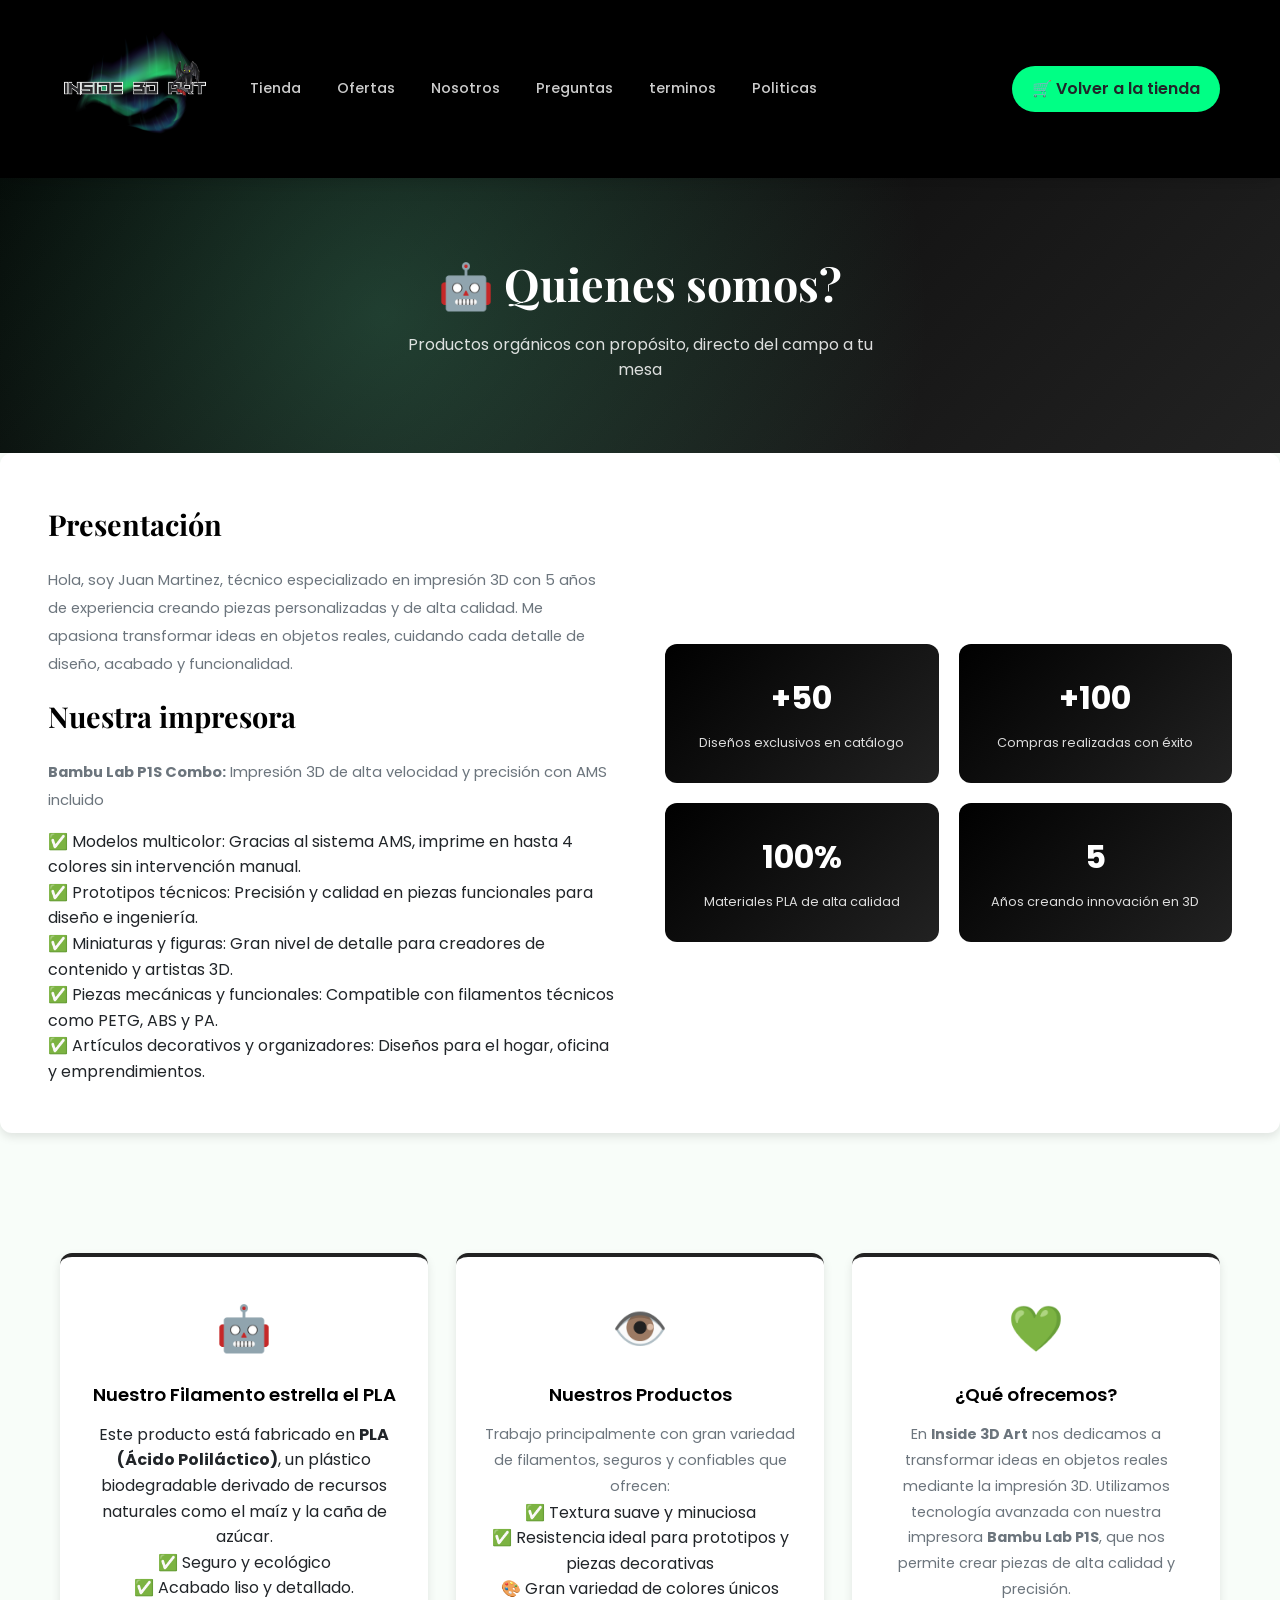
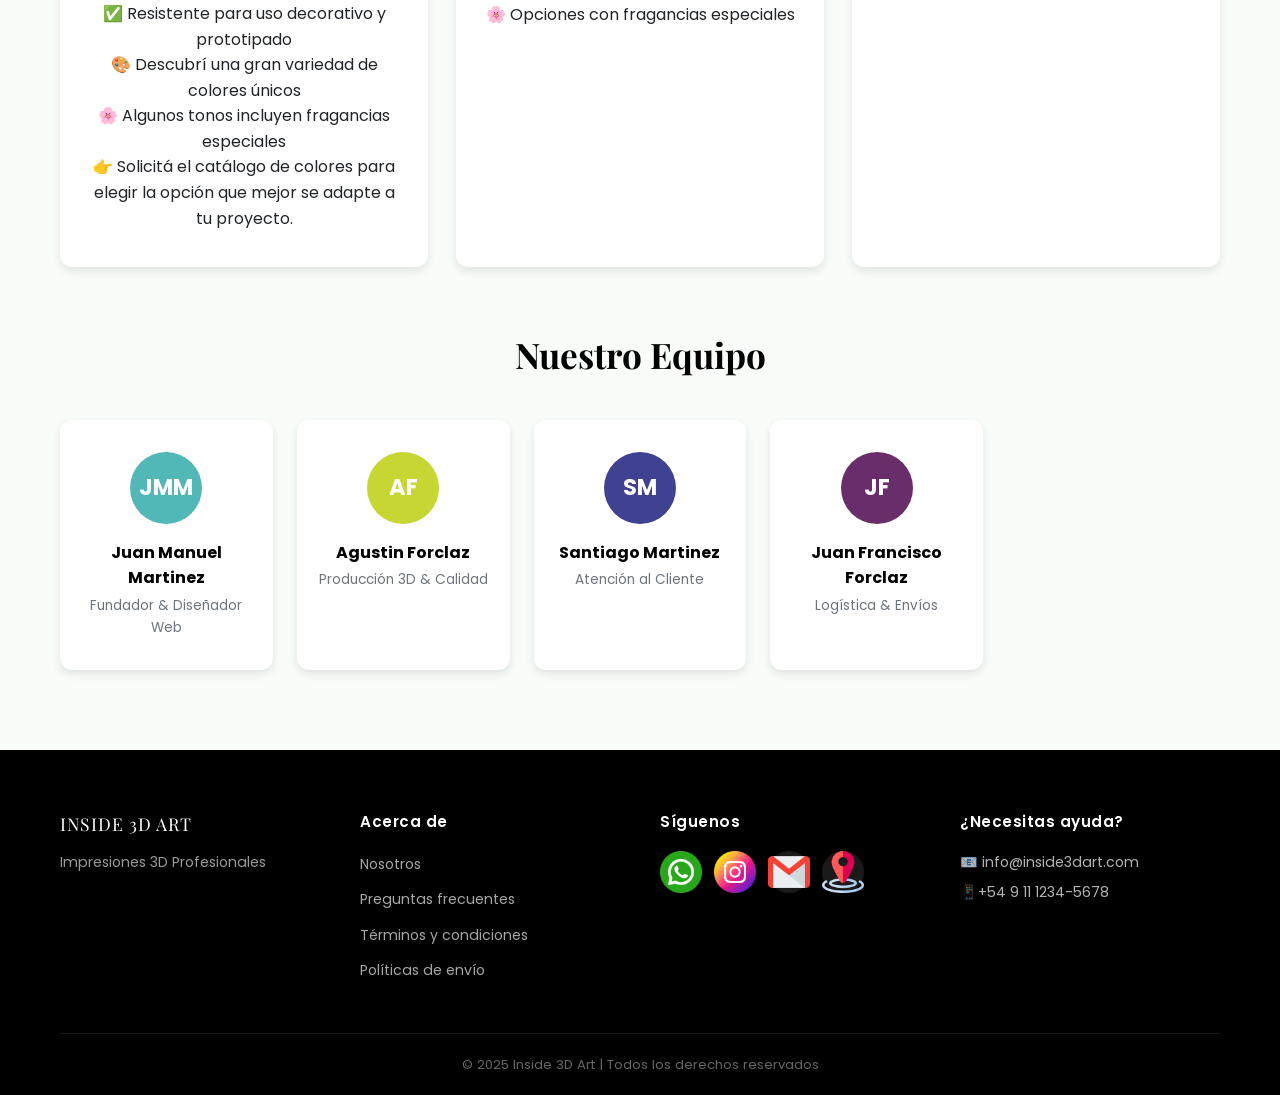
==== commit 3895f59e: "Cambios grandes" ====
--- a/pages/nosotros.html
+++ b/pages/nosotros.html
@@ -158,30 +158,53 @@
 
     </div>
   </main>
-  <footer class="footer">
+  
+  <!-- FOOTER -->
+  <footer class="footer" id="contacto">
     <div class="container">
       <div class="footer-content">
         <div class="footer-section">
-          <div class="footer-logo"><span class="logo-icon">🌿</span><span class="logo-text">ORGANIC FRUITS</span></div>
-          <p class="footer-text">Productos orgánicos de la mejor calidad</p>
-        </div>
+          <div class="footer-logo">
+            <a href="./index.html"><span class="logo-text">INSIDE 3D ART</span></a>
+          </div>
+          <p class="footer-text">Impresiones 3D Profesionales</p>
+        </div>
+
         <div class="footer-section">
           <h4 class="footer-title">Acerca de</h4>
           <ul class="footer-links">
-            <li><a href="nosotros.html">Nosotros</a></li>
-            <li><a href="preguntas.html">Preguntas frecuentes</a></li>
-            <li><a href="terminos.html">Términos y condiciones</a></li>
-            <li><a href="politicas.html">Políticas de envío</a></li>
-          </ul>
-        </div>
+            <li><a href="./nosotros.html">Nosotros</a></li>
+            <li><a href="./preguntas.html">Preguntas frecuentes</a></li>
+            <li><a href="./terminos.html">Términos y condiciones</a></li>
+            <li><a href="./politicas.html">Políticas de envío</a></li>
+          </ul>
+        </div>
+
+        <div class="footer-section">
+          <h4 class="footer-title">Síguenos</h4>
+          <div class="social-links">
+            <a target="_blank" rel="noopener noreferrer" href="#whatsapp" class="social-link"><img
+                src="../img/whatsapp.png" alt="whatsapp"></a>
+            <a target="_blank" rel="noopener noreferrer" href="https://www.instagram.com/inside_3dart/"
+              class="social-link"><img src="../img/instagram.png" alt="Instagram"></a>
+            <a target="_blank" rel="noopener noreferrer" href="#gmail" class="social-link"><img src="../img/gmail.png"
+                alt="gmail"></a>
+            <a target="_blank" rel="noopener noreferrer"
+              href="https://www.google.com/maps/place/Flia+Gorosito/@-34.4680937,-58.5873232,18z/data=!4m6!3m5!1s0x95bca5002e2d8071:0xc1463484783eb227!8m2!3d-34.4670015!4d-58.589951!16s%2Fg%2F11z306mf9k?entry=ttu&g_ep=EgoyMDI2MDUwMi4wIKXMDSoASAFQAw%3D%3D"
+              class="social-link"><img src="../img/ubicacion.png" alt="Ubicacion"></a>
+          </div>
+        </div>
+
         <div class="footer-section">
           <h4 class="footer-title">¿Necesitas ayuda?</h4>
-          <p class="footer-contact">📧 correo@organic.com</p>
-          <p class="footer-contact">📱 +54 020 202 390</p>
-        </div>
-      </div>
+          <p class="footer-contact">📧 <a href="/cdn-cgi/l/email-protection" class="__cf_email__"
+              data-cfemail="45262a3737202a052a3722242b2c266b262a28">info@inside3dart.com</a></p>
+          <p class="footer-contact">📱+54 9 11 1234-5678</p>
+        </div>
+      </div>
+
       <div class="footer-bottom">
-        <p>Organic Fruits - Todos los Derechos Reservados © 2026</p>
+        <p>© 2025 Inside 3D Art | Todos los derechos reservados</p>
       </div>
     </div>
   </footer>
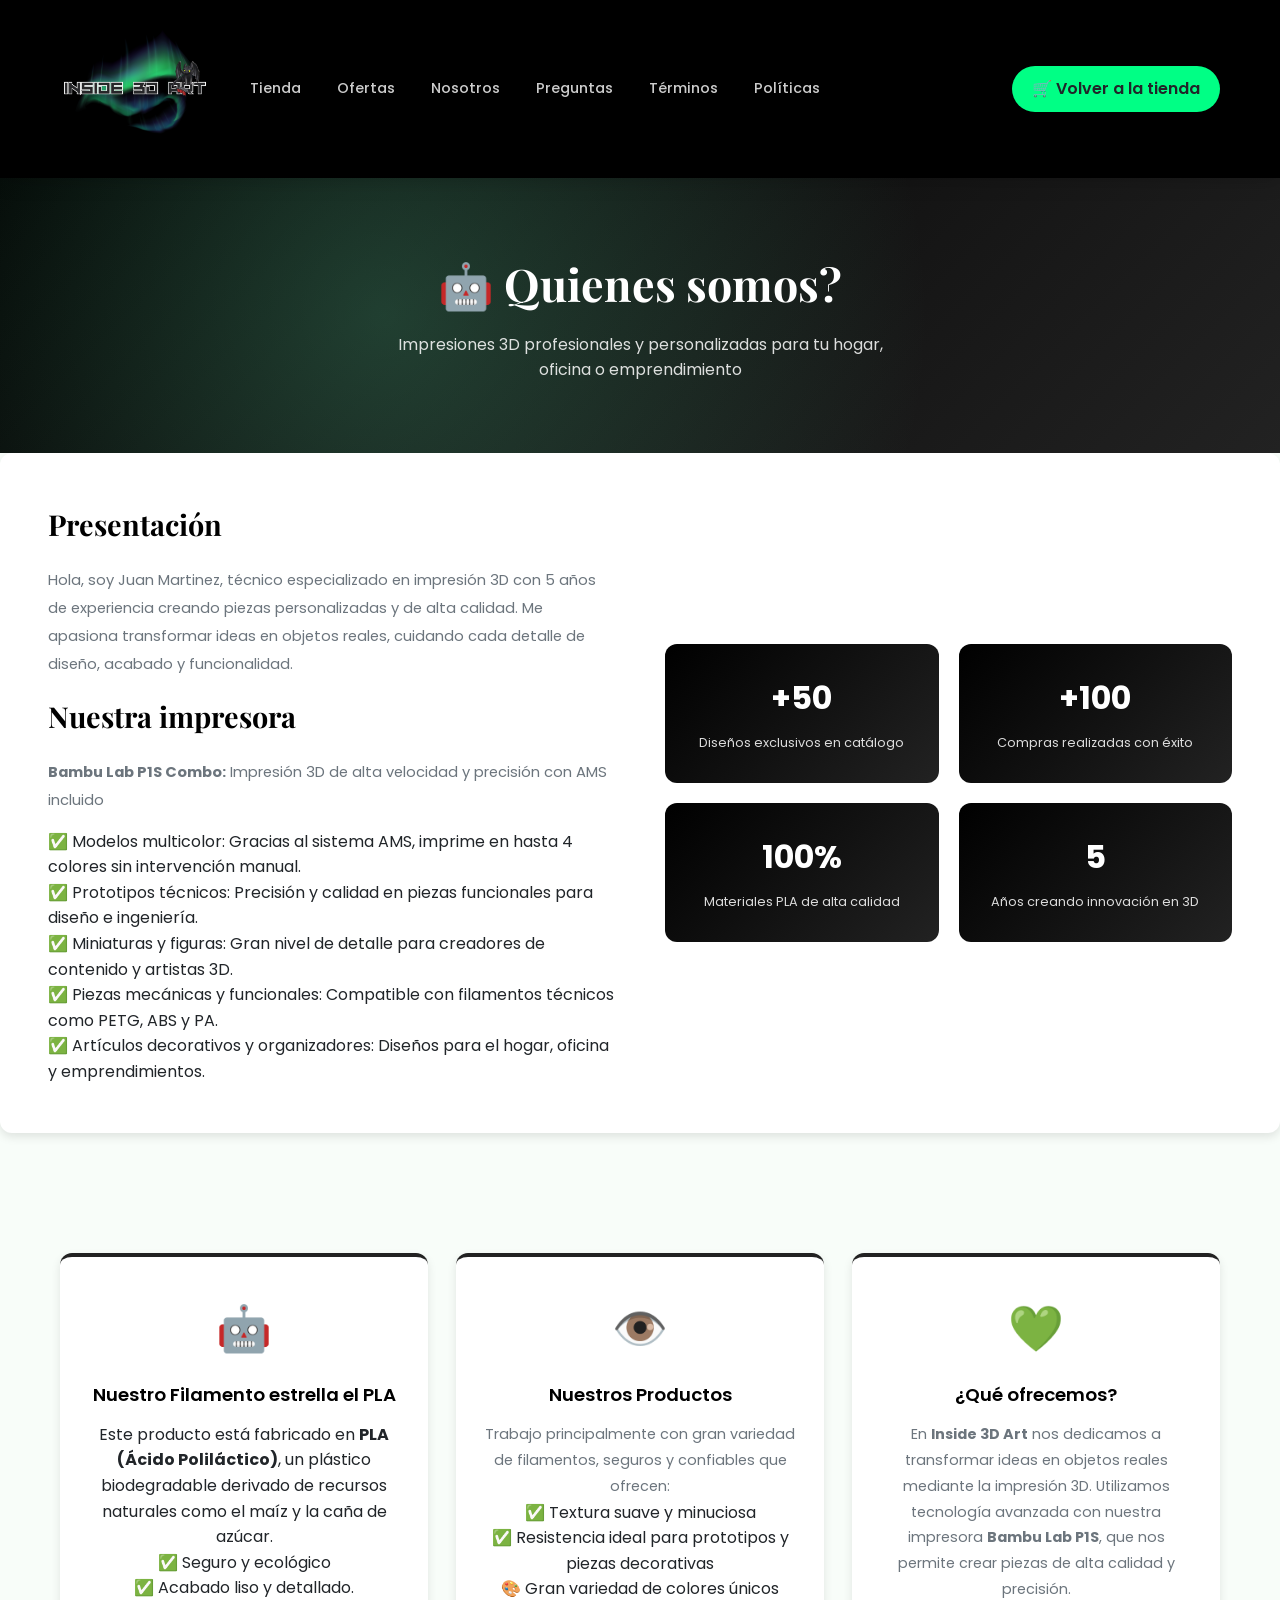
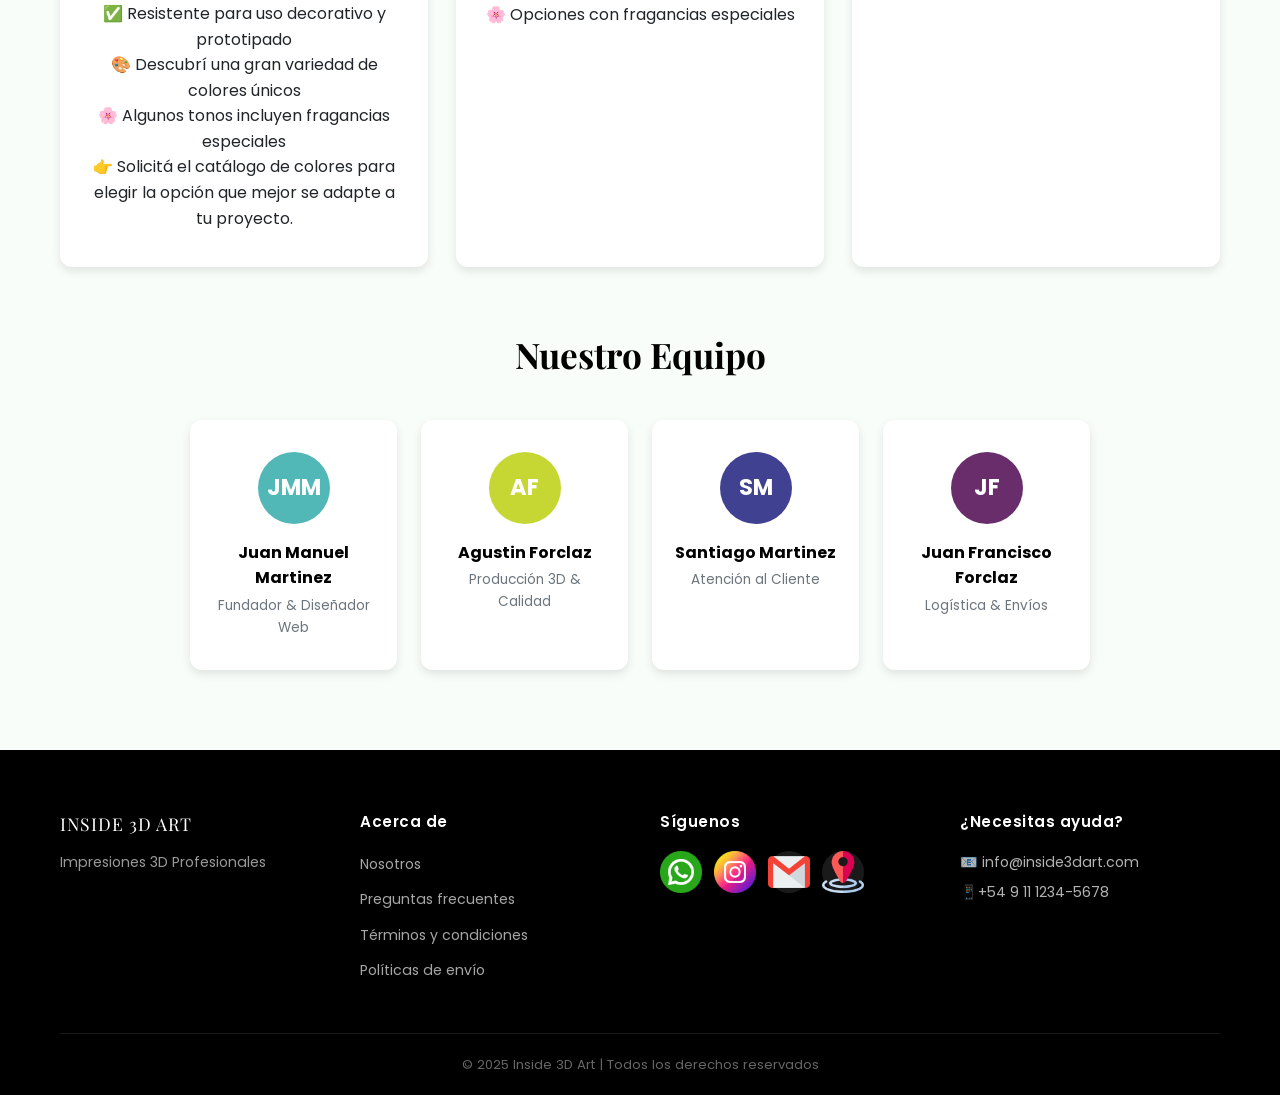
==== commit bb93d5bd: "Mejora: ajuste generales y estilos" ====
--- a/pages/nosotros.html
+++ b/pages/nosotros.html
@@ -24,8 +24,8 @@
           <a href="../index.html#ofertas" class="nav-link">Ofertas</a>
           <a href="./nosotros.html" class="nav-link">Nosotros</a>
           <a href="./preguntas.html" class="nav-link">Preguntas</a>
-          <a href="./terminos.html" class="nav-link">terminos</a>
-          <a href="./politicas.html" class="nav-link">Politicas</a>
+<a href="./terminos.html" class="nav-link">Términos</a>
+<a href="./politicas.html" class="nav-link">Políticas</a>
         </nav>
         <div class="header-right">
           <a href="../index.html" class="cart-btn">🛒 Volver a la tienda</a>
@@ -37,7 +37,7 @@
   <section class="page-hero">
     <div class="page-hero-content">
       <h1>🤖 Quienes somos?</h1>
-      <p>Productos orgánicos con propósito, directo del campo a tu mesa</p>
+      <p>Impresiones 3D profesionales y personalizadas para tu hogar, oficina o emprendimiento</p>
     </div>
   </section>
   <div class="about-story">
--- a/css/styles.css
+++ b/css/styles.css
@@ -595,6 +595,32 @@
 .precio-original { font-size: 0.85rem; color: var(--text-muted); text-decoration: line-through; }
 .precio-oferta { font-size: 1.1rem; font-weight: 700; color: var(--primary); }
 
+.oferta-promo {
+  background: #ecfdf5;
+  color: #16a34a;
+  font-size: 0.75rem;
+  font-weight: 600;
+  padding: 5px 8px;
+  border-radius: 6px;
+  margin: 10px 0;
+  text-align: center;
+}
+
+.btn-agregar-oferta {
+  width: 100%;
+  margin-top: 14px;
+  padding: 10px 16px;
+  background: var(--primary);
+  color: #fff;
+  border: none;
+  border-radius: 8px;
+  font-size: 0.85rem;
+  font-weight: 600;
+  cursor: pointer;
+  transition: var(--transition);
+}
+.btn-agregar-oferta:hover { background: var(--primary-dark); transform: translateY(-2px); }
+
 .loading-spinner { grid-column: 1/-1; text-align: center; padding: 40px; color: var(--text-muted); font-size: 1rem; }
 .api-error { grid-column: 1/-1; text-align: center; padding: 30px; color: #e63946; }
 
@@ -733,8 +759,26 @@
 }
 
 .cart-item-info { flex: 1; }
-.cart-item-name { font-weight: 600; font-size: 0.9rem; color: var(--primary-dark); margin-bottom: 2px; }
+.cart-item-name { font-weight: 600; font-size: 0.9rem; color: var(--primary-dark); margin-bottom: 2px; display: flex; align-items: center; gap: 6px; flex-wrap: wrap; }
 .cart-item-price { color: var(--text-muted); font-size: 0.8rem; margin-bottom: 8px; }
+
+.badge-x2 {
+  background: #16a34a;
+  color: #fff;
+  font-size: 0.65rem;
+  font-weight: 700;
+  padding: 2px 6px;
+  border-radius: 4px;
+  text-transform: uppercase;
+  letter-spacing: 0.5px;
+}
+
+.cart-item-original {
+  font-size: 0.75rem;
+  color: var(--text-muted);
+  text-decoration: line-through;
+  margin: -4px 0 0 0;
+}
 
 .cart-item-controls { display: flex; align-items: center; gap: 8px; }
 
--- a/css/pages.css
+++ b/css/pages.css
@@ -129,9 +129,12 @@
 
 .team-grid {
   display: grid;
-  grid-template-columns: repeat(auto-fill, minmax(200px, 1fr));
+  grid-template-columns: repeat(4, 1fr);
   gap: 24px;
   margin-top: 36px;
+  max-width: 900px;
+  margin-left: auto;
+  margin-right: auto;
 }
 
 .team-card {
